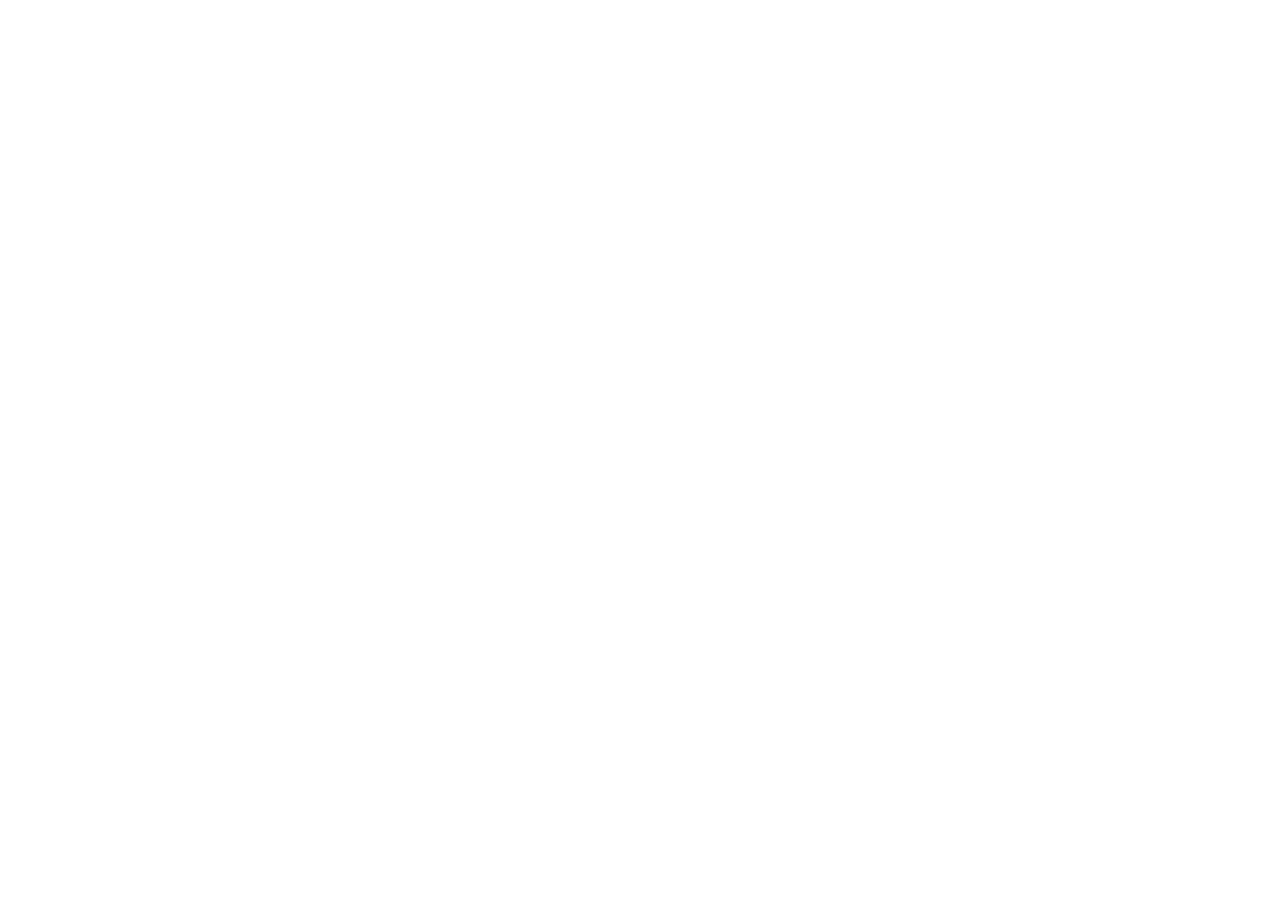
==== src/index.html @ d2ec4d1c "added d3.js" ====
<!DOCTYPE html>
<html lang="en">
<head>
    <meta charset="UTF-8">
    <title>Informationsvisualisierung - Masteraufgabe Gruppe J</title>
</head>
<body>

    <!-- all scripts go here -->
    <script src="js/librarys/d3.js"></script>
    <script src="js/data.js"></script>
</body>
</html>
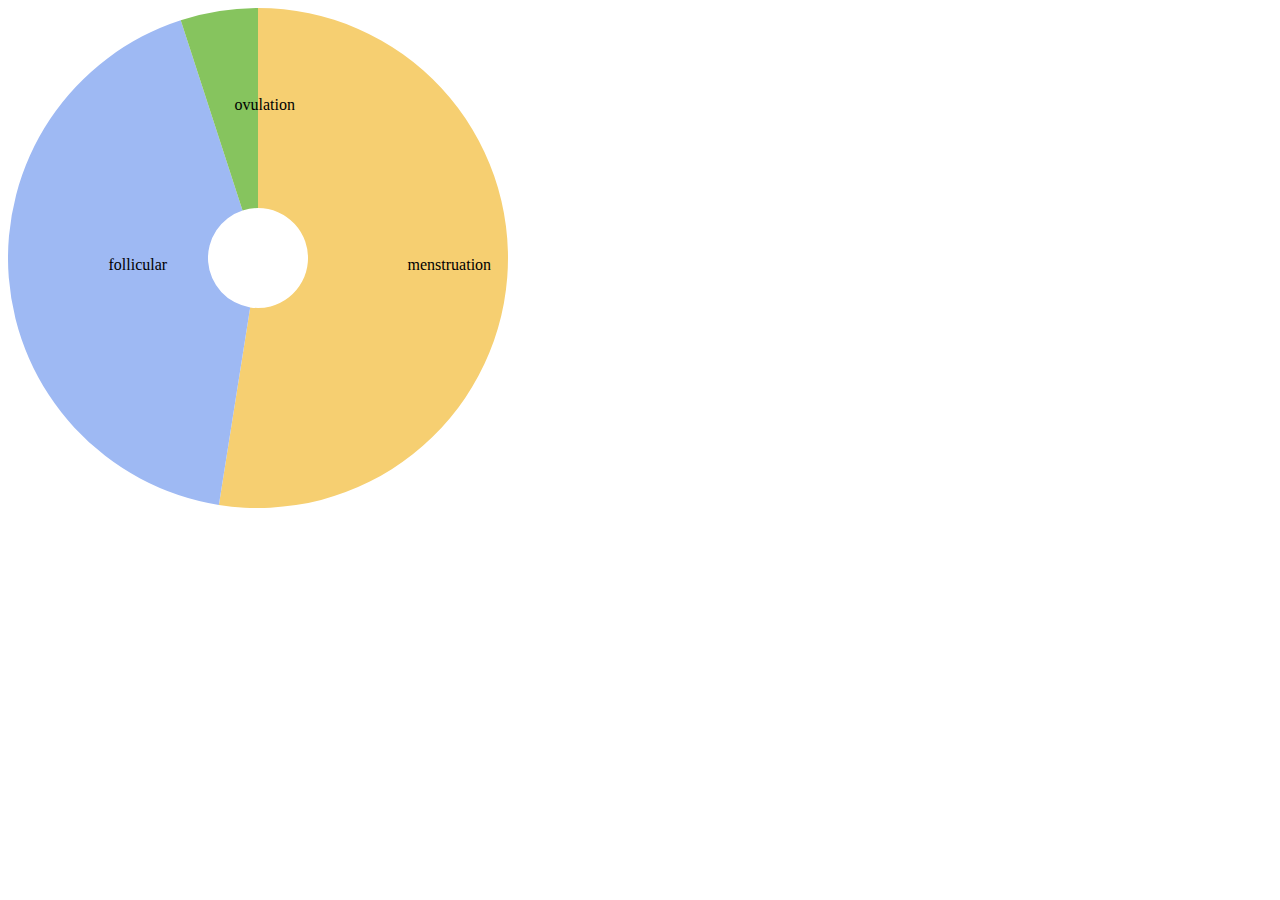
==== commit d695f628: "generate pie charts" ====
--- a/src/index.html
+++ b/src/index.html
@@ -9,5 +9,7 @@
     <!-- all scripts go here -->
     <script src="js/librarys/d3.js"></script>
     <script src="js/data.js"></script>
+    <script src="js/chart-generations.js"></script>
+    <script src="js/main.js"></script>
 </body>
 </html>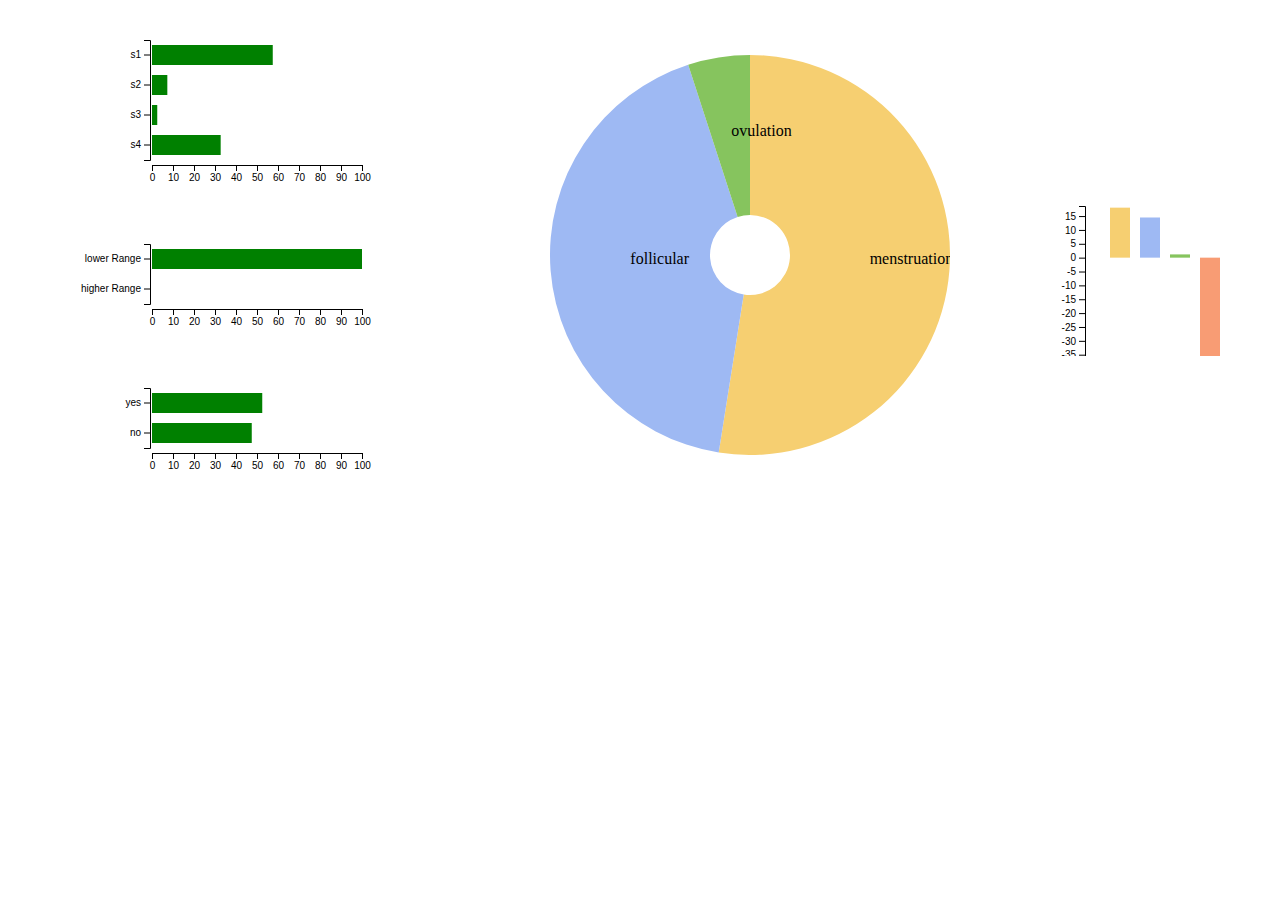
==== commit a0e94e64: "merged additions by @Nanowak" ====
--- a/src/index.html
+++ b/src/index.html
@@ -3,8 +3,16 @@
 <head>
     <meta charset="UTF-8">
     <title>Informationsvisualisierung - Masteraufgabe Gruppe J</title>
+    <link rel="stylesheet" href="Style.css">
 </head>
+
 <body>
+    <div class="container">
+        <div class="item a"><div id="area1"></div></div>
+        <div class="item b"><div id="area2"></div></div>
+        <div class="item c"><div id="area3"></div></div>
+        <div class="item d"><div id="area4"></div></div>
+    </div>
 
     <!-- all scripts go here -->
     <script src="js/librarys/d3.js"></script>
--- a/src/Style.css
+++ b/src/Style.css
@@ -0,0 +1,67 @@
+* {
+    margin: 0;
+    padding: 0;
+}
+
+
+
+h2 {
+    margin: 25px;
+    margin-bottom: 50px;
+    font-size: 1em;
+}
+
+.container {
+    display: grid;
+    grid-template-columns: 400px 100px 400px 400px;
+    grid-gap: 10px;
+    font-family: 'Times New Roman';
+    text-align: center;
+    font-size: 1em;
+    margin: 40px 30px;
+}
+
+.item {
+    padding: 0px;
+    font-size: 1em;
+    border: 0px solid black;
+}
+
+.a {
+    background: transparent;
+    grid-row-start: 1;
+    grid-row-end: 2;
+}
+
+.b {
+    background: transparent;
+    grid-row-start: 1;
+    grid-row-end: 2;
+}
+.c {
+    background: transparent;
+    grid-row-start: 1;
+    grid-row-end: 2;
+}
+.d {
+    background: transparent;
+    grid-row-start: 1;
+    grid-row-end: 2;
+}
+
+#area3 > svg {
+    margin-top: 15px;
+}
+
+#area4 > svg {
+    margin-top: 166px;
+}
+
+.toolTip {
+    position: absolute;
+    display: none;
+    height: auto;
+    padding: 7px;
+    text-align: center;
+    font-size: 0.7em;
+}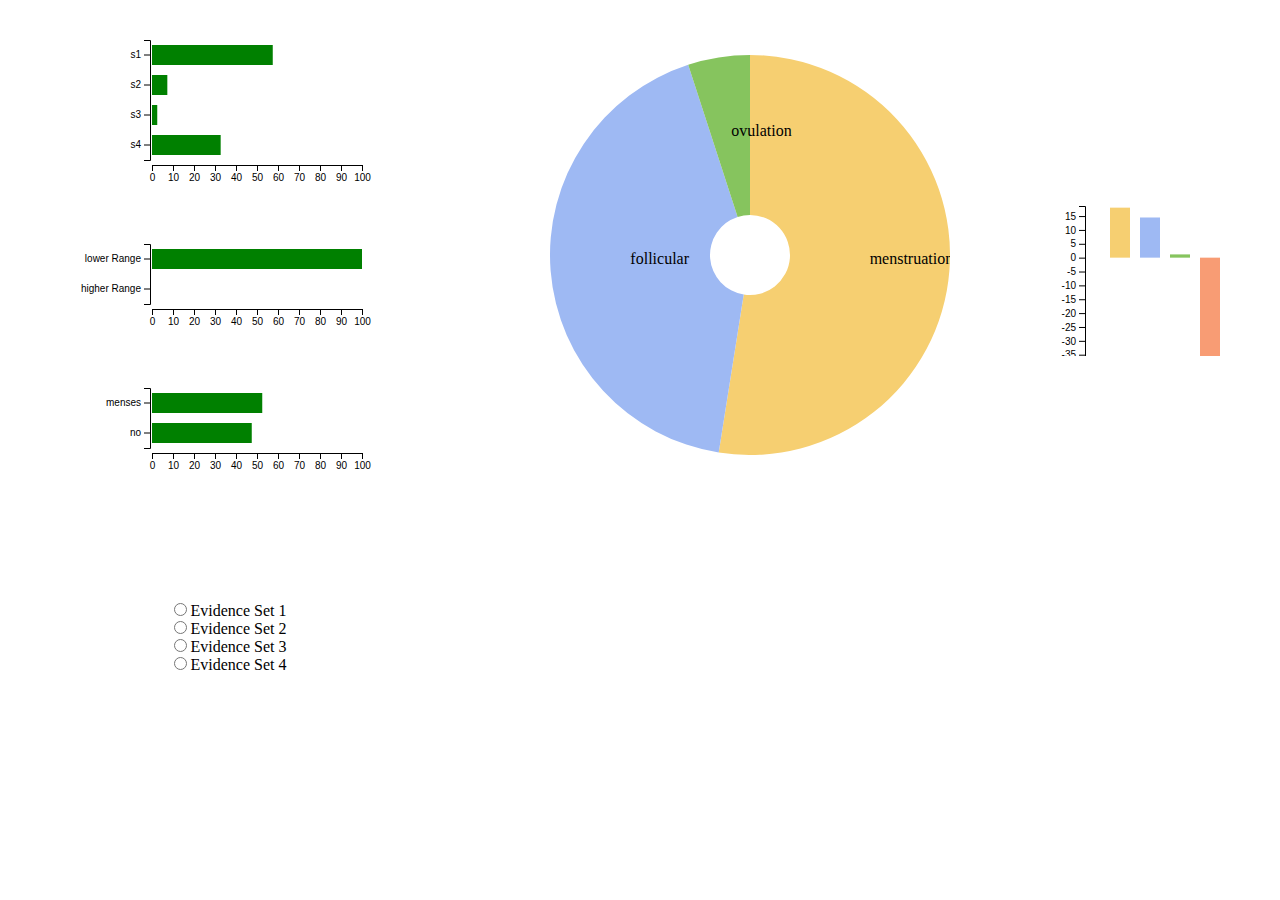
==== commit 378a86d0: "added radio buttons and event listeners" ====
--- a/src/index.html
+++ b/src/index.html
@@ -12,12 +12,23 @@
         <div class="item b"><div id="area2"></div></div>
         <div class="item c"><div id="area3"></div></div>
         <div class="item d"><div id="area4"></div></div>
+        <div class="radio">
+             <input type="radio" id="es1" name="evidence-set" value="1">
+            <label for="es1">Evidence Set 1</label><br>
+             <input type="radio" id="es2" name="evidence-set" value="2">
+            <label for="es2">Evidence Set 2</label><br>
+             <input type="radio" id="es3" name="evidence-set" value="3">
+            <label for="es3">Evidence Set 3</label><br>
+             <input type="radio" id="es4" name="evidence-set" value="4">
+            <label for="es4">Evidence Set 4</label><br>
+        </div>
     </div>
 
     <!-- all scripts go here -->
     <script src="js/librarys/d3.js"></script>
     <script src="js/data.js"></script>
     <script src="js/chart-generations.js"></script>
+    <script src="js/ui.js"></script>
     <script src="js/main.js"></script>
 </body>
 </html>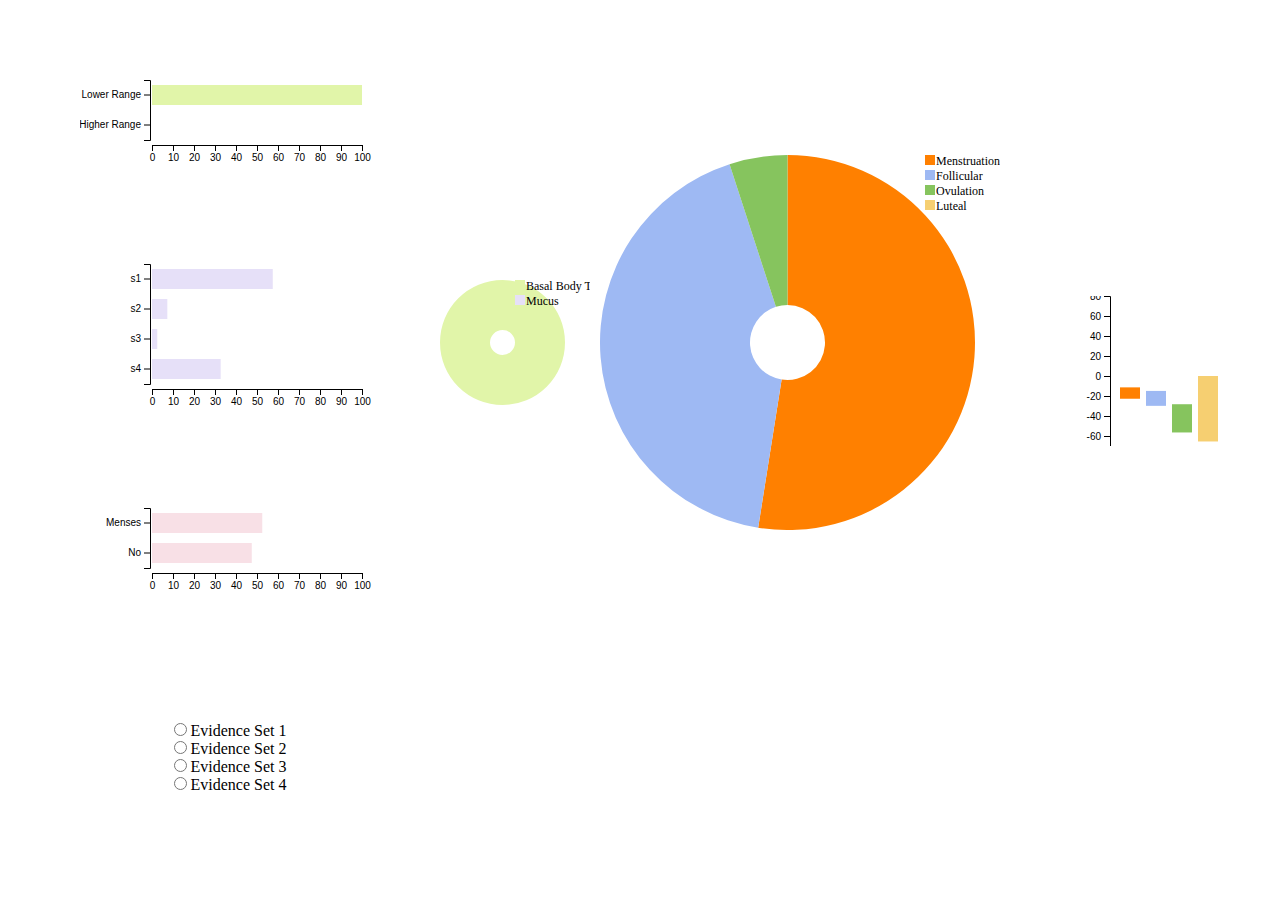
==== commit 8a83a316: "merging changes by @Nanowak" ====
--- a/src/index.html
+++ b/src/index.html
@@ -13,13 +13,13 @@
         <div class="item c"><div id="area3"></div></div>
         <div class="item d"><div id="area4"></div></div>
         <div class="radio">
-             <input type="radio" id="es1" name="evidence-set" value="1">
+            <input type="radio" id="es1" name="evidence-set" value="1">
             <label for="es1">Evidence Set 1</label><br>
-             <input type="radio" id="es2" name="evidence-set" value="2">
+            <input type="radio" id="es2" name="evidence-set" value="2">
             <label for="es2">Evidence Set 2</label><br>
-             <input type="radio" id="es3" name="evidence-set" value="3">
+            <input type="radio" id="es3" name="evidence-set" value="3">
             <label for="es3">Evidence Set 3</label><br>
-             <input type="radio" id="es4" name="evidence-set" value="4">
+            <input type="radio" id="es4" name="evidence-set" value="4">
             <label for="es4">Evidence Set 4</label><br>
         </div>
     </div>
--- a/src/Style.css
+++ b/src/Style.css
@@ -4,6 +4,11 @@
 }
 
 
+h1 {
+    margin: 25px;
+    margin-bottom: 50px;
+    font-size: 1em;
+}
 
 h2 {
     margin: 25px;
@@ -13,7 +18,7 @@
 
 .container {
     display: grid;
-    grid-template-columns: 400px 100px 400px 400px;
+    grid-template-columns: 400px 100px 500px 200px;
     grid-gap: 10px;
     font-family: 'Times New Roman';
     text-align: center;
@@ -49,13 +54,22 @@
     grid-row-end: 2;
 }
 
+#area1 > svg {
+    margin-top: 40px
+}
+
+#area2 > svg {
+    margin-top: 240px;
+}
+
 #area3 > svg {
-    margin-top: 15px;
+    margin-top: 115px;
 }
 
 #area4 > svg {
-    margin-top: 166px;
+    margin-top: 256px;
 }
+
 
 .toolTip {
     position: absolute;
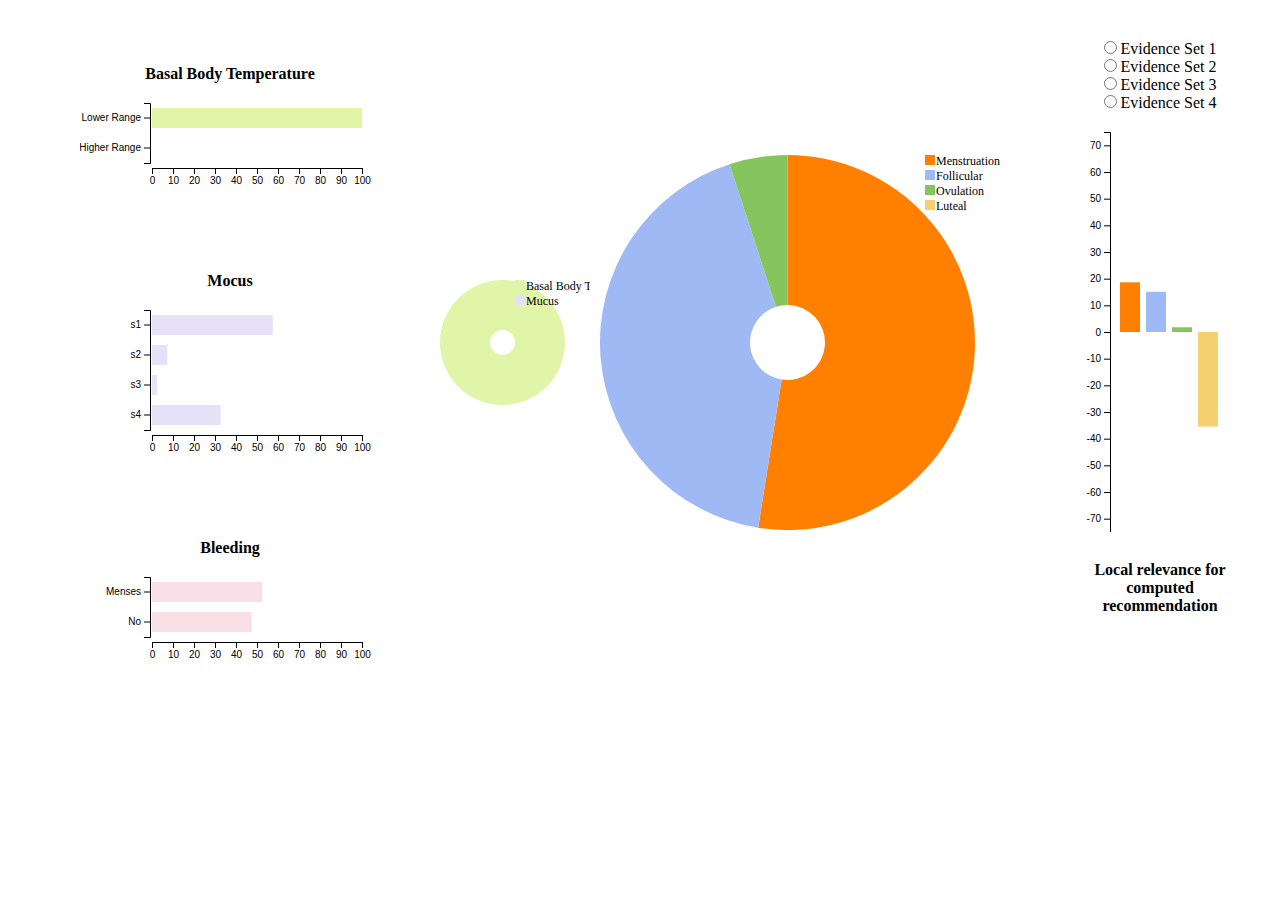
==== commit 5a4078bd: "modified UI" ====
--- a/src/index.html
+++ b/src/index.html
@@ -11,16 +11,22 @@
         <div class="item a"><div id="area1"></div></div>
         <div class="item b"><div id="area2"></div></div>
         <div class="item c"><div id="area3"></div></div>
-        <div class="item d"><div id="area4"></div></div>
-        <div class="radio">
-            <input type="radio" id="es1" name="evidence-set" value="1">
-            <label for="es1">Evidence Set 1</label><br>
-            <input type="radio" id="es2" name="evidence-set" value="2">
-            <label for="es2">Evidence Set 2</label><br>
-            <input type="radio" id="es3" name="evidence-set" value="3">
-            <label for="es3">Evidence Set 3</label><br>
-            <input type="radio" id="es4" name="evidence-set" value="4">
-            <label for="es4">Evidence Set 4</label><br>
+        <div class="item d">
+            <div class="radio">
+                <input type="radio" id="es1" name="evidence-set" value="1">
+                <label for="es1">Evidence Set 1</label><br>
+                <input type="radio" id="es2" name="evidence-set" value="2">
+                <label for="es2">Evidence Set 2</label><br>
+                <input type="radio" id="es3" name="evidence-set" value="3">
+                <label for="es3">Evidence Set 3</label><br>
+                <input type="radio" id="es4" name="evidence-set" value="4">
+                <label for="es4">Evidence Set 4</label><br>
+            </div>
+            <div id="area4"></div>
+            <div id="local-relevance-buttons">
+                <button data-index="0">1</button>
+                <button data-index="1">2</button>
+            </div>
         </div>
     </div>
 
--- a/src/Style.css
+++ b/src/Style.css
@@ -12,7 +12,7 @@
 
 h2 {
     margin: 25px;
-    margin-bottom: 50px;
+    margin-bottom: 20px;
     font-size: 1em;
 }
 
@@ -55,7 +55,7 @@
 }
 
 #area1 > svg {
-    margin-top: 40px
+    /*margin-top: 40px;*/
 }
 
 #area2 > svg {
@@ -67,7 +67,7 @@
 }
 
 #area4 > svg {
-    margin-top: 256px;
+    margin-top: 20px;
 }
 
 
@@ -78,4 +78,8 @@
     padding: 7px;
     text-align: center;
     font-size: 0.7em;
+}
+
+#local-relevance-buttons {
+    margin-top: 20px;
 }